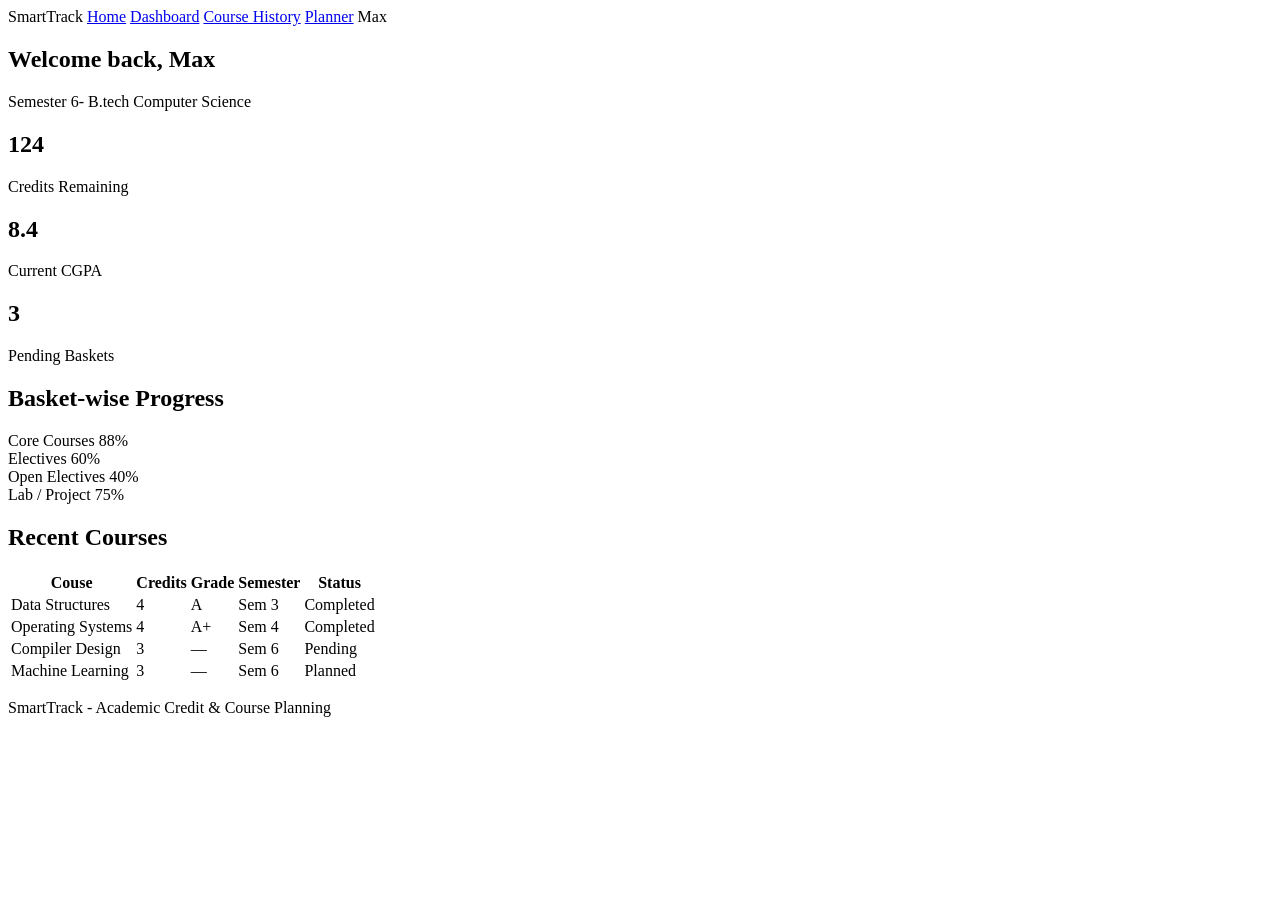
==== dashboard.html @ c052aa1a "add static dashboard page" ====
<!DOCTYPE html>
<html lang="en">
    <head>
        <meta charset="UTF-8">
        <meta name="viewport" content="width=device-width, initial-scale=1.0">
        <title>SmartTrack - Dashboard</title>
    </head>
    <body>
        <header>
            <nav>
                <span>SmartTrack</span>
                <a href="index.html">Home</a>
                <a href="dashboard.html">Dashboard</a>
                <a href="#">Course History</a>
                <a href="#">Planner</a>
                <span>Max</span>
            </nav>
        </header>
        <main>
            <!-- Welcome-->
             <section>
                <h1>Welcome back, Max</h1>
                <p>Semester 6- B.tech Computer Science</p>
            </section>

                <!-- Stats Cards-->
             </section>
             <div>
                <h2>124</h2>
                <p>Credits Remaining</p>
             </div>
             <div>
                <h2>8.4</h2>
                <p>Current CGPA</p>
             </div>
             <div>
                <h2>3</h2>
                <p>Pending Baskets</p>
             </div>
            </section>
            <!-- Basket Progress-->
             <section>
                <h2>Basket-wise Progress</h2>
                <div>
                    <span>Core Courses</span>
                    <span>88%</span>
                </div>
                <div>
                    <span>Electives</span>
                    <span>60%</span>
                </div>
                <div>
                    <span>Open Electives</span>
                    <span>40%</span>
                </div>
                <div>
                    <span>Lab / Project</span>
                    <span>75%</span>
                </div>
             </section>
             <!-- Recent Courses-->
              <section>
                <h2>Recent Courses</h2>
                <table>
                    <thead>
                        <tr>
                            <th>Couse</th>
                            <th>Credits</th>
                            <th>Grade</th>
                            <th>Semester</th>
                            <th>Status</th>
                        </tr>
                    </thead>
                    <tbody>
                        <tr>
                            <td>Data Structures</td>
                            <td>4</td>
                            <td>A</td>
                            <td>Sem 3</td>
                            <td>Completed</td>
                        </tr>
                        <tr>
                            <td>Operating Systems</td>
                            <td>4</td>
                            <td>A+</td>
                            <td>Sem 4</td>
                            <td>Completed</td>
                        </tr>
                        <tr>
                            <td>Compiler Design</td>
                            <td>3</td>
                            <td>—</td>
                            <td>Sem 6</td>
                            <td>Pending</td></tr>
                        </tr>
                        <tr>
                            <td>Machine Learning</td>
                            <td>3</td>
                            <td>—</td>
                            <td>Sem 6</td>
                            <td>Planned</td>
                        </tr>
                    </tbody>
                </table>
              </section>
        </main>
        <footer>
            <p>SmartTrack - Academic Credit & Course Planning</p>
        </footer>
    </body>
</html>
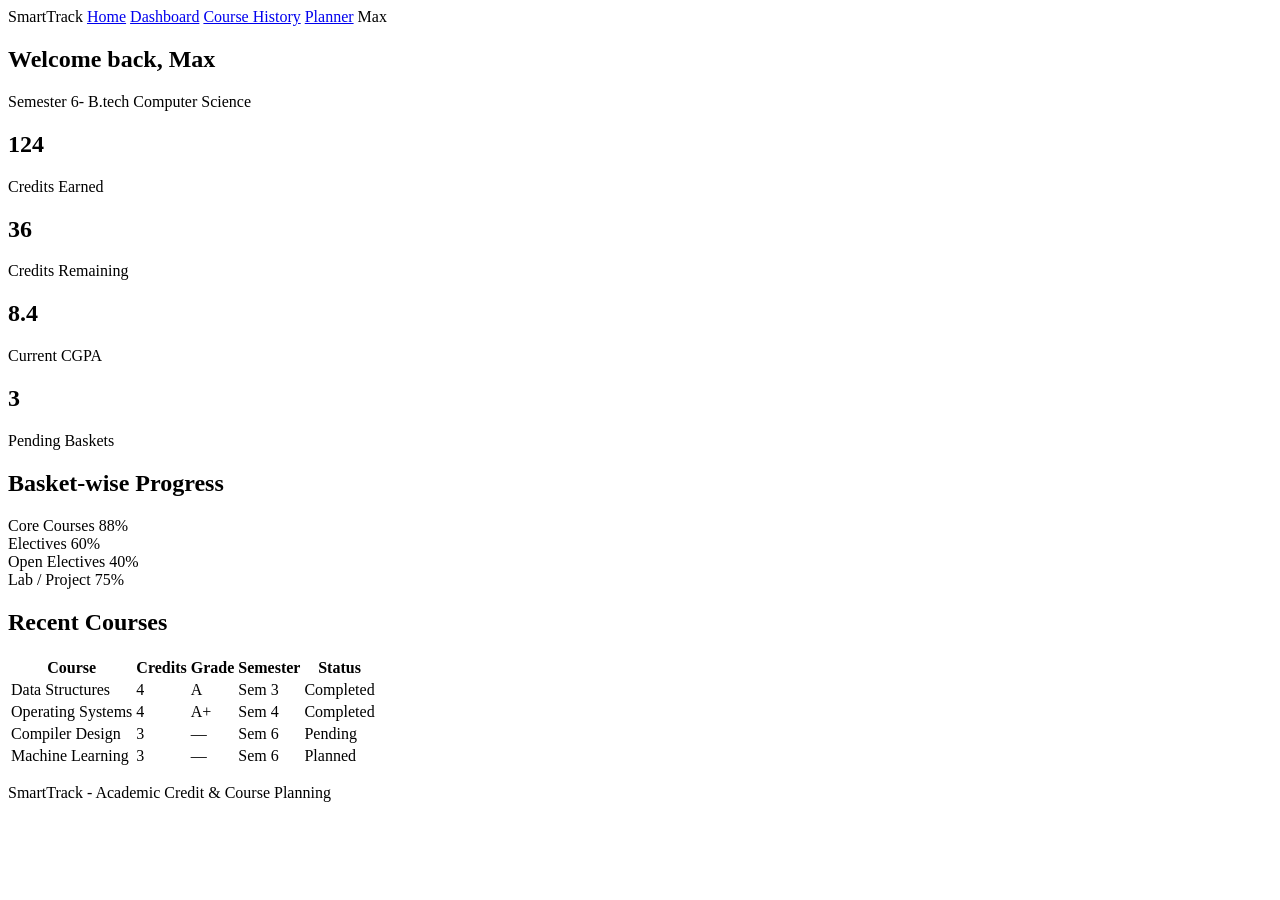
==== commit 36c79beb: "fix html issues" ====
--- a/dashboard.html
+++ b/dashboard.html
@@ -27,6 +27,10 @@
              </section>
              <div>
                 <h2>124</h2>
+                <p>Credits Earned</p>
+             </div>
+             <div>
+                <h2>36</h2>
                 <p>Credits Remaining</p>
              </div>
              <div>
@@ -64,7 +68,7 @@
                 <table>
                     <thead>
                         <tr>
-                            <th>Couse</th>
+                            <th>Course</th>
                             <th>Credits</th>
                             <th>Grade</th>
                             <th>Semester</th>
@@ -91,7 +95,7 @@
                             <td>3</td>
                             <td>—</td>
                             <td>Sem 6</td>
-                            <td>Pending</td></tr>
+                            <td>Pending</td>
                         </tr>
                         <tr>
                             <td>Machine Learning</td>
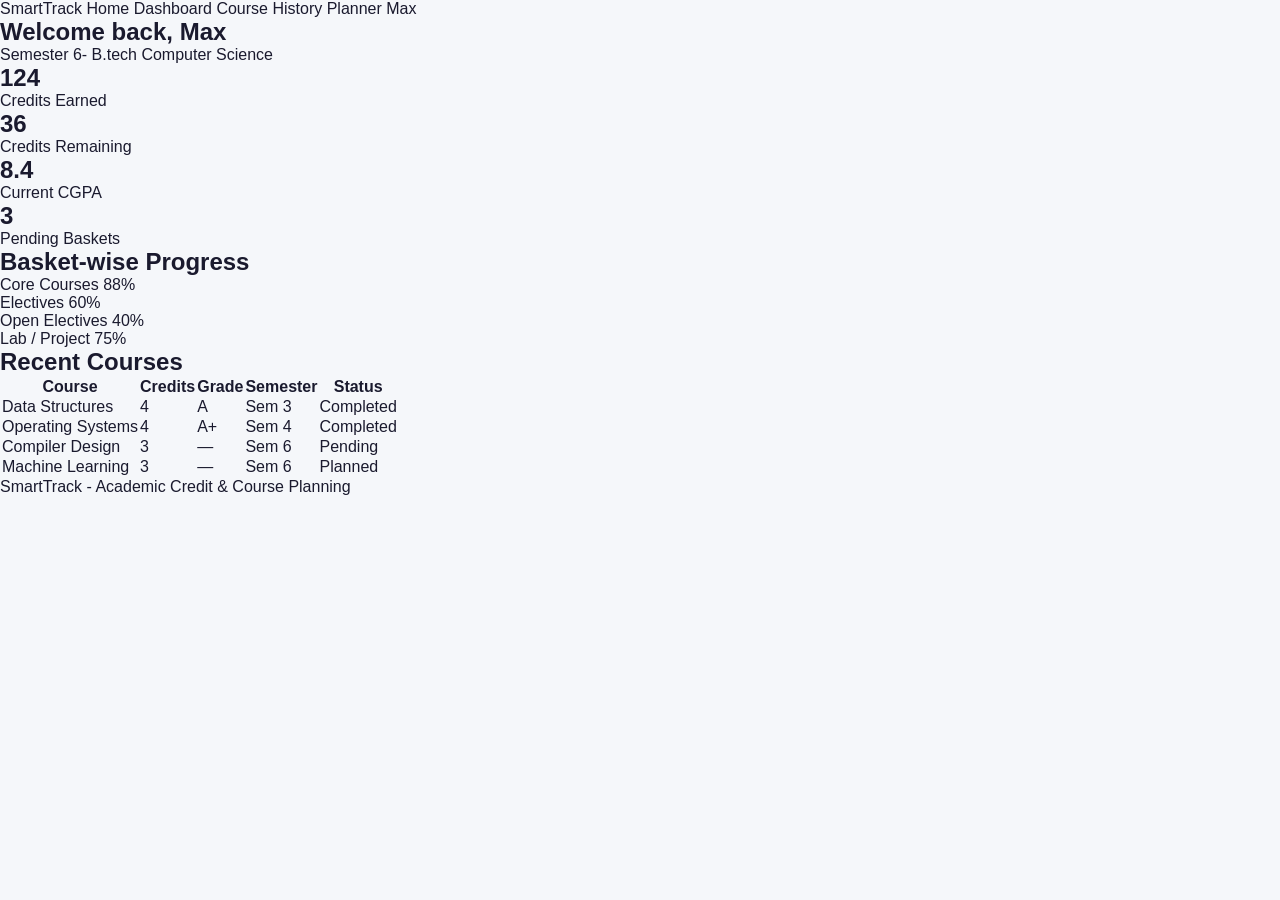
==== commit 00bc17c7: "add CSS file and base styles" ====
--- a/dashboard.html
+++ b/dashboard.html
@@ -4,6 +4,7 @@
         <meta charset="UTF-8">
         <meta name="viewport" content="width=device-width, initial-scale=1.0">
         <title>SmartTrack - Dashboard</title>
+        <link rel="stylesheet" href="styles/main.css">
     </head>
     <body>
         <header>
@@ -24,23 +25,23 @@
             </section>
 
                 <!-- Stats Cards-->
-             </section>
-             <div>
-                <h2>124</h2>
-                <p>Credits Earned</p>
-             </div>
-             <div>
-                <h2>36</h2>
-                <p>Credits Remaining</p>
-             </div>
-             <div>
-                <h2>8.4</h2>
-                <p>Current CGPA</p>
-             </div>
-             <div>
-                <h2>3</h2>
-                <p>Pending Baskets</p>
-             </div>
+             <section>
+                <div>
+                    <h2>124</h2>
+                    <p>Credits Earned</p>
+                </div>
+                <div>
+                    <h2>36</h2>
+                    <p>Credits Remaining</p>
+                </div>
+                <div>
+                    <h2>8.4</h2>
+                    <p>Current CGPA</p>
+                </div>
+                <div>
+                    <h2>3</h2>
+                    <p>Pending Baskets</p>
+                </div>
             </section>
             <!-- Basket Progress-->
              <section>
--- a/styles/main.css
+++ b/styles/main.css
@@ -0,0 +1,17 @@
+/* Reset & Base Styles */
+* { 
+    margin: 0;
+    padding: 0;
+    box-sizing: border-box;
+}
+
+body {
+    font-family: 'Segoe UI', sans-serif;
+    background-color: #f5f7fa;
+    color: #1a1a2e;
+}
+
+a {
+    text-decoration: none;
+    color: inherit;
+}
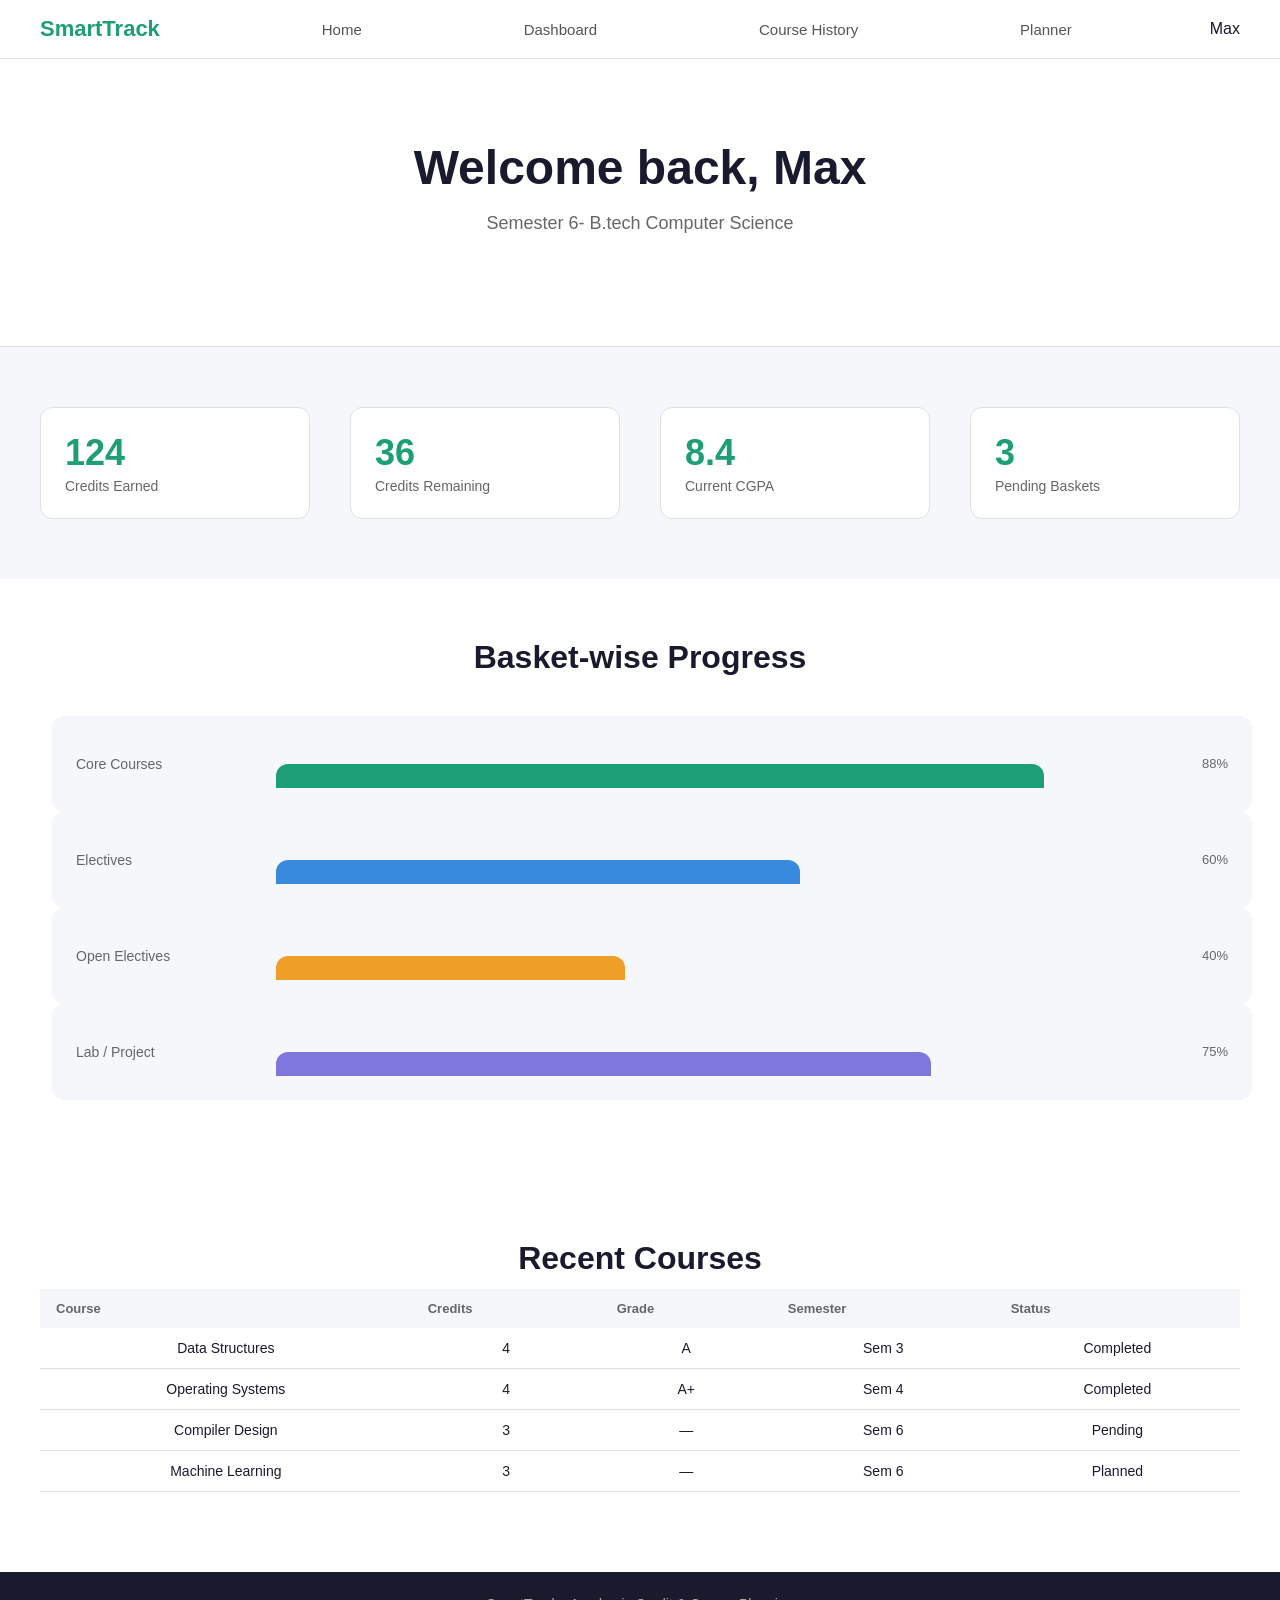
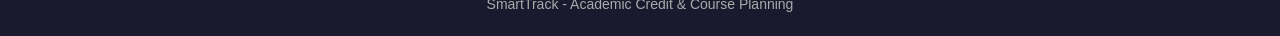
==== commit 6625323b: "style dashboard - stat cards, progress bars, courses table" ====
--- a/dashboard.html
+++ b/dashboard.html
@@ -19,52 +19,64 @@
         </header>
         <main>
             <!-- Welcome-->
-             <section>
+             <section class="dashboard-welcome">
                 <h1>Welcome back, Max</h1>
                 <p>Semester 6- B.tech Computer Science</p>
             </section>
 
                 <!-- Stats Cards-->
-             <section>
-                <div>
+             <section class="stats-section">
+                <div class="stat-card">
                     <h2>124</h2>
                     <p>Credits Earned</p>
                 </div>
-                <div>
+                <div class="stat-card">
                     <h2>36</h2>
                     <p>Credits Remaining</p>
                 </div>
-                <div>
+                <div class="stat-card">
                     <h2>8.4</h2>
                     <p>Current CGPA</p>
                 </div>
-                <div>
+                <div class="stat-card">
                     <h2>3</h2>
                     <p>Pending Baskets</p>
                 </div>
             </section>
             <!-- Basket Progress-->
-             <section>
+             <section class="basket-section">
                 <h2>Basket-wise Progress</h2>
-                <div>
+                <div class="basket-item">
                     <span>Core Courses</span>
+                    <div class="progress-track">
+                        <div class="progress-fill" style="width: 88%; background-color: #1D9E75;"></div>
+                    </div>
                     <span>88%</span>
                 </div>
-                <div>
+                <div class="basket-item">
                     <span>Electives</span>
+                    <div class="progress-track">
+                        <div class="progress-fill" style="width: 60%; background-color: #378ADD;"></div>
+                    </div>
                     <span>60%</span>
                 </div>
-                <div>
+                <div class="basket-item">
                     <span>Open Electives</span>
+                    <div class="progress-track">
+                        <div class="progress-fill" style="width: 40%; background-color: #EF9F27;"></div>
+                    </div>
                     <span>40%</span>
                 </div>
-                <div>
+                <div class="basket-item">
                     <span>Lab / Project</span>
+                    <div class="progress-track">
+                        <div class="progress-fill" style="width: 75%; background-color: #7F77DD;"></div>
+                    </div>
                     <span>75%</span>
                 </div>
              </section>
              <!-- Recent Courses-->
-              <section>
+              <section class="recent-courses">
                 <h2>Recent Courses</h2>
                 <table>
                     <thead>
--- a/styles/main.css
+++ b/styles/main.css
@@ -14,4 +14,303 @@
 a {
     text-decoration: none;
     color: inherit;
+}
+
+/* NavBar */
+header {
+    background-color: #ffffff;
+    padding: 16px 40px;
+    border-bottom: 1px solid #e0e0e0;
+}
+
+nav {
+    display: flex;
+    align-items: center;
+    justify-content: space-between;
+    max-width: 1200px;
+    margin: 0 auto;
+}
+
+nav span:first-child {
+    font-size: 22px;
+    font-weight: 700;
+    color: #1D9E75;
+}
+
+nav a {
+    font-size: 15px;
+    color: #555555;
+    margin-left: 24px;
+}
+
+nav a:hover {
+    color: #1D9E75;
+}
+
+/* Hero Section */
+main section:first-child {
+    text-align: center;
+    padding: 80px 40px;
+    background-color: #ffffff;
+}
+
+main section:first-child h1 {
+    font-size: 48px;
+    font-weight: 700;
+    color: #1a1a2e;
+    margin-bottom: 16px;
+    line-height: 1.2;
+}
+
+main section:first-child p {
+    font-size: 18px;
+    color: #666666;
+    margin-bottom: 32px;
+}
+
+main section:first-child a {
+    background-color: #1D9E75;
+    color: #ffffff;
+    padding: 14px 32px;
+    border-radius: 8px;
+    font-size: 16px;
+    font-weight: 600;
+}
+
+main section:first-child a:hover {
+    background-color: #178a63;
+}
+
+main section:nth-child(2) {
+    display: flex;
+    justify-content: center;
+    gap: 40px;
+    padding: 60px 40px;
+    background-color: #f5f7fa;
+}
+
+main section:nth-child(2) h2 {
+    font-size: 36px;
+    font-weight: 700;
+    color: #1D9E75;
+    margin-bottom: 4px;
+}
+
+main section:nth-child(2) p {
+    font-size: 14px;
+    color: #666666;
+}
+
+/* Features Section */
+main section:nth-child(3) {
+    padding: 60px 40px;
+    background-color: #ffffff;
+    text-align: center;
+}
+
+main section:nth-child(3) h2 {
+    font-size: 32px;
+    font-weight: 700;
+    margin-bottom: 40px;
+    color: #1a1a2e;
+}
+
+main section:nth-child(3) div {
+    display: inline-block;
+    width: 22%;
+    margin: 0 1%;
+    vertical-align: top;
+    background-color: #f5f7fa;
+    border-radius: 12px;
+    padding: 24px;
+    text-align: left;
+}
+
+main section:nth-child(3) h3 {
+    font-size: 17px;
+    font-weight: 600;
+    color: #1D9E75;
+    margin-bottom: 8px;
+}
+
+main section:nth-child(3) p {
+    font-size: 14px;
+    color: #666666;
+    line-height: 1.6;
+}
+
+/* CTA Section */
+main section:nth-child(4) {
+    padding: 80px 40px;
+    background-color: #1D9E75;
+    text-align: center;
+}
+
+main section:nth-child(4) h2 {
+    font-size: 32px;
+    font-weight: 700;
+    color: #ffffff;
+    margin-bottom: 12px;
+}
+
+main section:nth-child(4) p {
+    font-size: 16px;
+    color: #e0f5ee;
+    margin-bottom: 32px;
+}
+
+main section:nth-child(4) a {
+    background-color: #ffffff;
+    color: #1D9E75;
+    padding: 14px 32px;
+    border-radius: 8px;
+    font-size: 16px;
+    font-weight: 600;
+}
+
+main section:nth-child(4) a:hover {
+    background-color: #f0f0f0;
+}
+
+/* Footer */
+footer {
+    background-color: #1a1a2e;
+    color: #aaaaaa;
+    text-align: center;
+    padding: 24px 40px;
+    font-size: 14px;
+}
+
+/* Dashboard Welcome Section */
+.dashboard-welcome {
+    background-color: #ffffff;
+    padding: 40px;
+    border-bottom: 1px solid #e0e0e0;
+}
+
+.dashboard-welcome h1 {
+    font-size: 32px;
+    font-weight: 700;
+    color: #1a1a2e;
+    margin-bottom: 8px;
+}
+
+.dashboard-welcome p {
+    font-size: 16px;
+    color: #666666;
+}
+
+/* Stats Cards */
+.stats-section {
+    display: flex;
+    gap: 24px;
+    padding: 40px;
+    background-color: #f5f7fa; 
+}
+
+.stat-card {
+    flex: 1;
+    background-color: #ffffff;
+    border-radius: 12px;
+    padding: 24px;
+    border: 1px solid #e0e0e0;
+}
+
+.stat-card h2 {
+    font-size: 36px;
+    font-weight: 700;
+    color: #1D9E75;
+    margin-bottom: 6px;
+}
+
+.stat-card p {
+    font-size: 14px;
+    color: #666666;
+}
+
+.recent-courses {
+    padding: 40px;
+    background-color: #ffffff !important;
+    color: #1a1a2e !important;
+}
+
+.recent-courses h2 {
+    font-size: 24px;
+    font-weight: 700;
+    color: #1a1a2e !important;
+    margin-bottom: 24px;
+}
+
+.recent-courses table {
+    width: 100%;
+    border-collapse: collapse;
+}
+
+.recent-courses th {
+    text-align: left;
+    padding: 12px 16px;
+    background-color: #f5f7fa;
+    color: #666666;
+    font-size: 13px;
+    font-weight: 600;
+}
+
+.recent-courses td {
+    padding: 12px 16px;
+    font-size: 14px;
+    color: #1a1a2e !important;
+    border-bottom: 1px solid #e0e0e0;
+}
+
+/* Basket Progress */
+.basket-section {
+    padding: 40px;
+    background-color: #f5f7fa;
+}
+
+.basket-section h2 {
+    font-size: 24px;
+    font-weight: 700;
+    color: #1a1a2e;
+    margin-bottom: 24px;
+}
+
+.basket-item {
+    display: flex;
+    align-items: center;
+    gap: 16px;
+    margin-bottom: 16px;
+}
+
+.basket-item span:first-child {
+    width: 140px;
+    font-size: 14px;
+    color: #666666;
+    flex-shrink: 0;
+}
+
+.progress-track {
+    flex: 1;
+    height: 10px;
+    background-color: #e0e0e0;
+    border-radius: 100px;
+    overflow: hidden;
+}
+
+.progress-fill {
+    height: 100%;
+    border-radius: 100px;
+}
+
+.basket-item span:last-child {
+    width: 36px;
+    font-size: 13px;
+    color: #666666;
+    text-align: right;
+}
+
+.basket-section .basket-item {
+    display: flex;
+    flex-direction: row;
+    width: 100%;
 }
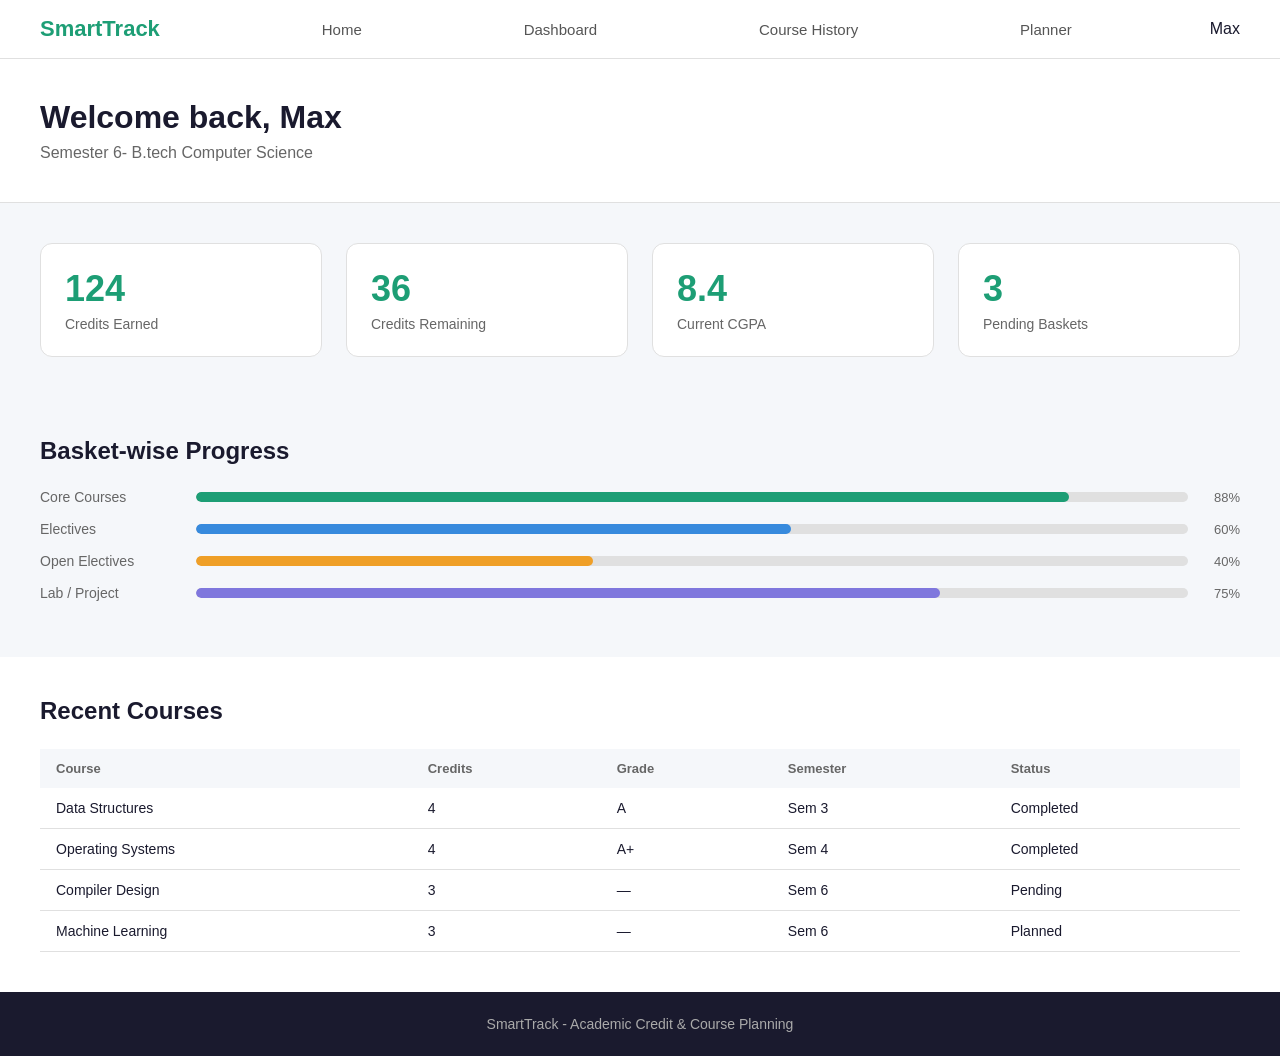
==== commit 349919ef: "add interactive course status toggle" ====
--- a/dashboard.html
+++ b/dashboard.html
@@ -124,5 +124,6 @@
         <footer>
             <p>SmartTrack - Academic Credit & Course Planning</p>
         </footer>
+        <script src="scripts/main.js"></script>
     </body>
 </html>
--- a/styles/main.css
+++ b/styles/main.css
@@ -37,6 +37,13 @@
     color: #1D9E75;
 }
 
+nav a.logo {
+    font-size: 22px;
+    font-weight: 700;
+    color: #1D9E75;
+    margin-left: 0;
+}
+
 nav a {
     font-size: 15px;
     color: #555555;
@@ -48,13 +55,13 @@
 }
 
 /* Hero Section */
-main section:first-child {
+.hero-section {
     text-align: center;
     padding: 80px 40px;
     background-color: #ffffff;
 }
 
-main section:first-child h1 {
+.hero-section h1 {
     font-size: 48px;
     font-weight: 700;
     color: #1a1a2e;
@@ -62,13 +69,13 @@
     line-height: 1.2;
 }
 
-main section:first-child p {
+.hero-section p {
     font-size: 18px;
     color: #666666;
     margin-bottom: 32px;
 }
 
-main section:first-child a {
+.hero-section a {
     background-color: #1D9E75;
     color: #ffffff;
     padding: 14px 32px;
@@ -77,11 +84,11 @@
     font-weight: 600;
 }
 
-main section:first-child a:hover {
+.hero-section a:hover {
     background-color: #178a63;
 }
 
-main section:nth-child(2) {
+.landing-stats {
     display: flex;
     justify-content: center;
     gap: 40px;
@@ -89,33 +96,33 @@
     background-color: #f5f7fa;
 }
 
-main section:nth-child(2) h2 {
+.landing-stats h2 {
     font-size: 36px;
     font-weight: 700;
     color: #1D9E75;
     margin-bottom: 4px;
 }
 
-main section:nth-child(2) p {
+.landing-stats p {
     font-size: 14px;
     color: #666666;
 }
 
 /* Features Section */
-main section:nth-child(3) {
+.features-section {
     padding: 60px 40px;
     background-color: #ffffff;
     text-align: center;
 }
 
-main section:nth-child(3) h2 {
+.features-section h2 {
     font-size: 32px;
     font-weight: 700;
     margin-bottom: 40px;
     color: #1a1a2e;
 }
 
-main section:nth-child(3) div {
+.features-section div {
     display: inline-block;
     width: 22%;
     margin: 0 1%;
@@ -126,40 +133,40 @@
     text-align: left;
 }
 
-main section:nth-child(3) h3 {
+.features-section h3 {
     font-size: 17px;
     font-weight: 600;
     color: #1D9E75;
     margin-bottom: 8px;
 }
 
-main section:nth-child(3) p {
+.features-section p {
     font-size: 14px;
     color: #666666;
     line-height: 1.6;
 }
 
 /* CTA Section */
-main section:nth-child(4) {
+.cta-section {
     padding: 80px 40px;
     background-color: #1D9E75;
     text-align: center;
 }
 
-main section:nth-child(4) h2 {
+.cta-section h2 {
     font-size: 32px;
     font-weight: 700;
     color: #ffffff;
     margin-bottom: 12px;
 }
 
-main section:nth-child(4) p {
+.cta-section p {
     font-size: 16px;
     color: #e0f5ee;
     margin-bottom: 32px;
 }
 
-main section:nth-child(4) a {
+.cta-section a {
     background-color: #ffffff;
     color: #1D9E75;
     padding: 14px 32px;
@@ -168,7 +175,7 @@
     font-weight: 600;
 }
 
-main section:nth-child(4) a:hover {
+.cta-section a:hover {
     background-color: #f0f0f0;
 }
 
@@ -230,14 +237,14 @@
 
 .recent-courses {
     padding: 40px;
-    background-color: #ffffff !important;
-    color: #1a1a2e !important;
+    background-color: #ffffff;
+    color: #1a1a2e;
 }
 
 .recent-courses h2 {
     font-size: 24px;
     font-weight: 700;
-    color: #1a1a2e !important;
+    color: #1a1a2e;
     margin-bottom: 24px;
 }
 
@@ -258,7 +265,7 @@
 .recent-courses td {
     padding: 12px 16px;
     font-size: 14px;
-    color: #1a1a2e !important;
+    color: #1a1a2e;
     border-bottom: 1px solid #e0e0e0;
 }
 
@@ -277,11 +284,13 @@
 
 .basket-item {
     display: flex;
+    flex-direction: row;
     align-items: center;
     gap: 16px;
     margin-bottom: 16px;
-}
-
+    width: 100%;
+}
+ 
 .basket-item span:first-child {
     width: 140px;
     font-size: 14px;
@@ -309,8 +318,143 @@
     text-align: right;
 }
 
-.basket-section .basket-item {
+.login-section {
     display: flex;
-    flex-direction: row;
+    justify-content: center;
+    align-items: center;
+    min-height: 80vh;
+}
+
+.login-card {
+    background-color: #ffffff;
+    border-radius: 16px;
+    padding: 48px;
     width: 100%;
+    max-width: 420px;
+    border: 1px solid #e0e0e0;
+}
+
+.login-card h1 {
+    font-size: 28px;
+    font-weight: 700;
+    color: #1a1a2e;
+    margin-bottom: 32px;
+}
+
+.login-card label {
+    display: block;
+    font-size: 14px;
+    font-weight: 500;
+    color: #555555;
+    margin-bottom: 6px;
+}
+
+.login-card input {
+    display: block;
+    width: 100%;
+    padding: 12px 16px;
+    border: 1px solid #e0e0e0;
+    border-radius: 8px;
+    font-size: 14px;
+    margin-bottom: 20px;
+    outline: none;
+}
+
+.login-card input:focus {
+    border-color: #1D9E75;
+}
+
+.login-card button {
+    width: 100%;
+    padding: 12px;
+    background-color: #1D9E75;
+    color: #ffffff;
+    border: none;
+    border-radius: 8px;
+    font-size: 16px;
+    font-weight: 600;
+    cursor: pointer;
+    margin-bottom: 16px;
+}
+
+.login-card button:hover {
+    background-color: #178a63;
+}
+
+.login-card p {
+    text-align: center;
+    font-size: 14px;
+    color: #666666;
+}
+
+.login-card a {
+    color: #1D9E75;
+    font-weight: 500;
+}
+
+/* ===== RESPONSIVE / MOBILE ===== */
+@media (max-width: 768px) {
+
+    /* Navbar */
+    nav {
+        flex-direction: column;
+        gap: 12px;
+        text-align: center;
+    }
+
+    /* Hero */
+    .hero-section {
+        padding: 48px 24px;
+    }
+
+    .hero-section h1 {
+        font-size: 32px;
+    }
+
+    /* Landing Stats */
+    .landing-stats {
+        flex-direction: column;
+        align-items: center;
+        gap: 24px;
+        padding: 40px 24px;
+    }
+
+    /* Features */
+    .features-section div {
+        width: 100%;
+        margin: 0 0 16px 0;
+    }
+
+    /* Dashboard Stats */
+    .stats-section {
+        flex-direction: column;
+        padding: 24px;
+    }
+
+    /* Basket Progress */
+    .basket-section {
+        padding: 24px;
+    }
+
+    /* Recent Courses */
+    .recent-courses {
+        padding: 24px;
+        overflow-x: auto;
+    }
+
+    .recent-courses table {
+    font-size: 12px;
+    }
+
+.recent-courses th,
+.recent-courses td {
+    padding: 8px 6px;
+    }
+
+    /* Login */
+    .login-card {
+        margin: 24px;
+        padding: 32px 24px;
+    }
+
 }
